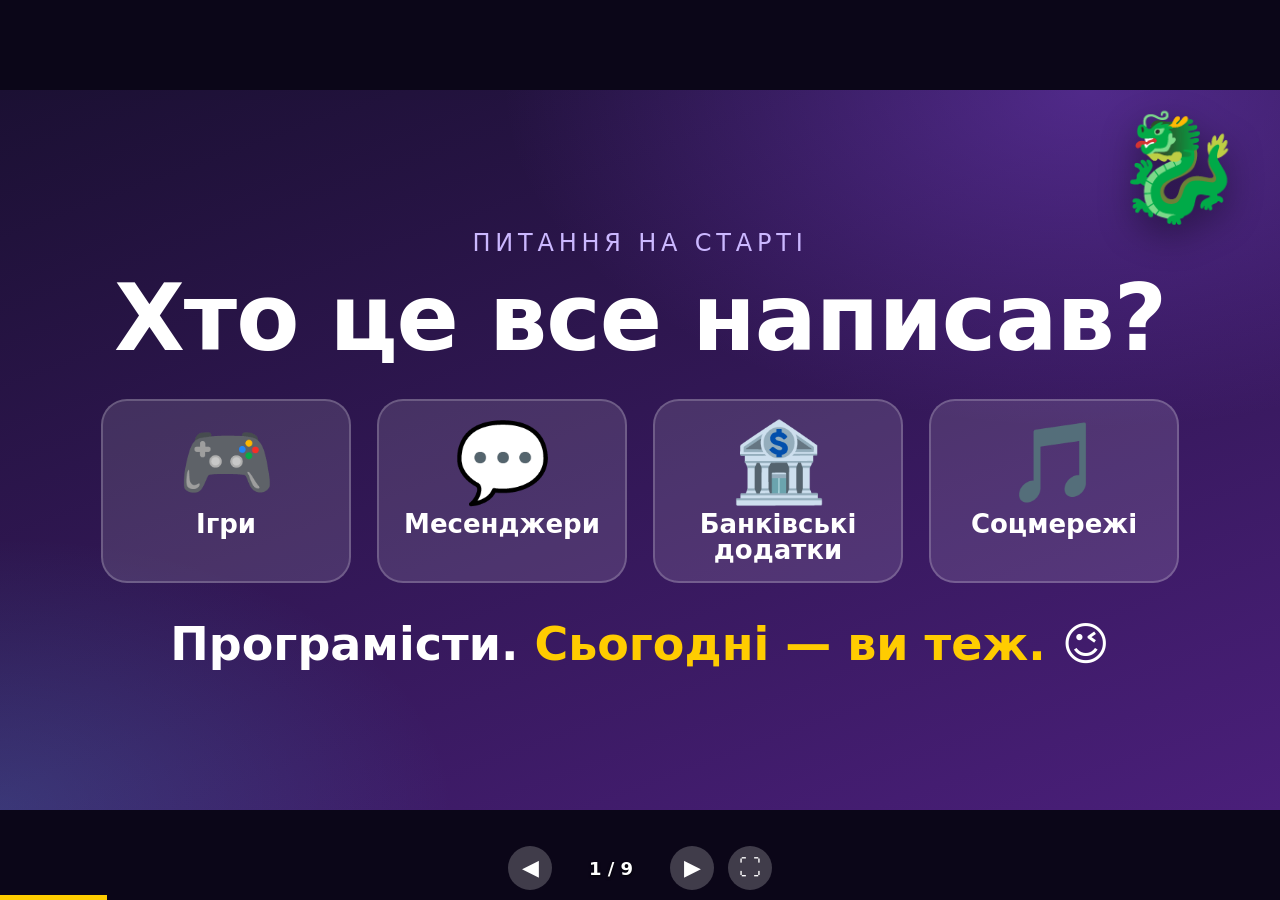
==== web/slides.html @ eafe1c84 "improvements" ====
<!DOCTYPE html>
<html lang="uk">
<head>
<meta charset="UTF-8">
<meta name="viewport" content="width=device-width, initial-scale=1">
<title>Хто це все написав? — презентація</title>
<link rel="icon" href="data:image/svg+xml,%3Csvg xmlns='http://www.w3.org/2000/svg' viewBox='0 0 100 100'%3E%3Ctext y='.9em' font-size='90'%3E🐉%3C/text%3E%3C/svg%3E">
<!--
  ПРЕЗЕНТАЦІЯ: частина 1 — про професію, частина 2 — як працює програма (клієнт і сервер).

  Відкрити:  двічі клікни slides.bat   (або відкрий http://localhost:8765/slides.html, коли гра запущена)
  Клавіші:   →  /  PageDown  — далі        ←  /  PageUp — назад       Home / End — на початок / в кінець
             F — на весь екран             R — програти анімацію ще раз
             T — запустити/зупинити таймер (на слайді «Твоя черга»)   B — чорний екран
  Як редагувати: кожен слайд — це блок <section class="slide"> нижче. Міняй текст між тегами — і оновлюй сторінку (F5).
  Таймер на слайді «Твоя черга»: за замовчуванням 2:00; адреса slides.html?timer=90 — це 1:30.
  Для PDF: відкрий сторінку, Ctrl+P → «Зберегти як PDF» (розмір і поля вже налаштовані).
-->
<style>
  :root {
    --bg1: #1b1033; --bg2: #4a1f7a;
    --accent: #ffcc00; --cyan: #4dd6ff; --green: #7dff9b; --pink: #ff6fae; --red: #ff5c7a;
    --ink: #ffffff; --muted: #cbb8ff;
  }
  * { box-sizing: border-box; }
  html, body {
    margin: 0; height: 100%; overflow: hidden; background: #0b0618; color: var(--ink);
    font-family: "Segoe UI", system-ui, -apple-system, Roboto, sans-serif;
  }

  /* Сцена 1280×720: масштабується під вікно, тому все виглядає однаково на проєкторі й на пів-екрана */
  #stage {
    position: absolute; left: 50%; top: 50%; width: 1280px; height: 720px;
    transform: translate(-50%, -50%); transform-origin: center center; overflow: hidden;
    background:
      radial-gradient(900px 520px at 85% 0%, rgba(150, 80, 255, .35), transparent 65%),
      radial-gradient(700px 420px at 0% 100%, rgba(77, 214, 255, .16), transparent 65%),
      linear-gradient(160deg, var(--bg1), var(--bg2));
  }

  .slide {
    position: absolute; inset: 0; padding: 48px 70px;
    display: flex; flex-direction: column; justify-content: center; align-items: center; text-align: center;
    opacity: 0; visibility: hidden; transform: translateX(70px);
    transition: opacity .45s ease, transform .45s ease, visibility 0s .45s;
  }
  .slide.before { transform: translateX(-70px); }
  .slide.active { opacity: 1; visibility: visible; transform: none; transition: opacity .45s ease, transform .45s ease; }

  h1 { margin: 0 0 24px; font-size: 92px; line-height: 1.05; font-weight: 800; letter-spacing: -1px; }
  h2 { margin: 0 0 22px; font-size: 62px; line-height: 1.1; font-weight: 800; color: var(--accent); }
  .kicker { margin-bottom: 14px; font-size: 24px; letter-spacing: .2em; text-transform: uppercase; color: var(--muted); }
  .sub    { max-width: 1000px; font-size: 32px; line-height: 1.3; color: #eadfff; }
  .badge  { position: absolute; top: 26px; left: 30px; padding: 6px 16px; border-radius: 999px; background: var(--accent); color: #2a1245; font-weight: 800; font-size: 20px; letter-spacing: .08em; }
  code, .mono { font-family: Consolas, "Courier New", monospace; }

  /* поява елементів по черзі, коли слайд стає активним */
  .pop { opacity: 0; }
  .slide.active .pop { animation: pop .55s cubic-bezier(.2, 1.5, .4, 1) both; animation-delay: var(--d, 0s); }
  @keyframes pop { 0% { opacity: 0; transform: translateY(26px) scale(.85); } 100% { opacity: 1; transform: none; } }
  @keyframes floaty { 50% { transform: translateY(-14px); } }
  @keyframes wiggle { 20% { transform: rotate(-6deg); } 40% { transform: rotate(6deg); } 60% { transform: rotate(-3deg); } 80% { transform: rotate(3deg); } }

  /* ---------- 1. Гачок ---------- */
  .dragon-float { position: absolute; right: 36px; top: 16px; font-size: 104px; animation: floaty 3s ease-in-out infinite; filter: drop-shadow(0 12px 18px rgba(0,0,0,.45)); }
  .bubbles { display: flex; gap: 26px; margin: 8px 0 34px; }
  .bubble  { width: 250px; padding: 22px 12px 18px; border-radius: 26px; background: rgba(255,255,255,.12); border: 2px solid rgba(255,255,255,.2); font-size: 78px; line-height: 1; }
  .bubble span { display: block; margin-top: 10px; font-size: 26px; font-weight: 700; }
  .answer { margin: 0; font-size: 46px; font-weight: 700; }
  .answer b { color: var(--accent); }

  /* ---------- 2. ОІПЗ ---------- */
  .big-abbr { margin: 0 0 4px; font-size: 150px; line-height: 1; font-weight: 900; color: var(--accent); letter-spacing: 6px; text-shadow: 0 6px 0 rgba(0,0,0,.3); }
  .path { display: flex; align-items: center; gap: 16px; margin: 34px 0 30px; }
  .step { width: 330px; padding: 20px 16px; border-radius: 22px; background: rgba(255,255,255,.12); border: 2px solid rgba(255,255,255,.2); font-size: 28px; font-weight: 600; line-height: 1.25; }
  .step i { display: block; margin-bottom: 8px; font-style: normal; font-size: 62px; line-height: 1; }
  .arrow { font-size: 54px; color: var(--accent); }
  .pill { display: inline-block; padding: 12px 30px; border-radius: 999px; background: var(--accent); color: #2a1245; font-size: 32px; font-weight: 800; }

  /* ---------- 3. Що в нас ще є ---------- */
  .cards { display: grid; grid-template-columns: 1fr 1fr; gap: 22px; width: 1090px; }
  .card  { display: flex; align-items: center; gap: 22px; padding: 22px 26px; border-radius: 24px; background: rgba(255,255,255,.12); border: 2px solid rgba(255,255,255,.2); text-align: left; }
  .card i { flex: none; font-style: normal; font-size: 72px; line-height: 1; }
  .card b { display: block; font-size: 33px; line-height: 1.15; }
  .card span { display: block; margin-top: 6px; font-size: 24px; color: #eadfff; line-height: 1.25; }
  .card.hot { border-color: var(--accent); background: rgba(255,204,0,.14); }

  /* ---------- 4. Куди це веде ---------- */
  .chips { display: flex; flex-wrap: wrap; justify-content: center; gap: 18px; width: 1060px; margin-bottom: 30px; }
  .chip  { padding: 16px 30px; border-radius: 999px; background: rgba(255,255,255,.14); border: 2px solid rgba(255,255,255,.22); font-size: 36px; font-weight: 700; }
  .more  { margin: 0 0 14px; font-size: 52px; font-weight: 800; }
  .hint  { margin-top: 26px; font-size: 38px; font-weight: 700; color: var(--accent); }

  /* ---------- 5. Дві половинки ---------- */
  .halves { display: flex; align-items: center; gap: 28px; margin: 6px 0 24px; }
  .half   { width: 440px; padding: 24px 22px; border-radius: 28px; border: 3px solid; }
  .half.client { background: rgba(77,214,255,.12); border-color: var(--cyan); }
  .half.server { background: rgba(125,255,155,.12); border-color: var(--green); }
  .half i { display: block; font-style: normal; font-size: 92px; line-height: 1; margin-bottom: 8px; }
  .half h3 { margin: 0 0 6px; font-size: 44px; }
  .half.client h3 { color: var(--cyan); } .half.server h3 { color: var(--green); }
  .half p { margin: 0; font-size: 28px; line-height: 1.3; color: #eadfff; }
  .link { font-size: 70px; color: var(--accent); animation: floaty 2s ease-in-out infinite; }
  .pizza { margin: 0; font-size: 31px; color: #eadfff; }
  .pizza b { color: var(--accent); }

  /* ---------- 6. Запит → відповідь ---------- */
  .flow { position: relative; width: 1140px; height: 450px; margin-top: 4px; }
  .box  { position: absolute; top: 20px; width: 330px; height: 330px; padding: 16px; border-radius: 28px; border: 3px solid; }
  .box.l { left: 0; background: rgba(77,214,255,.12); border-color: var(--cyan); }
  .box.r { right: 0; background: rgba(125,255,155,.12); border-color: var(--green); }
  .box h3 { margin: 0 0 4px; font-size: 38px; line-height: 1.1; }
  .box h3 small { display: block; margin-top: 2px; font-size: 22px; font-weight: 600; color: #eadfff; }
  .box.l h3 { color: var(--cyan); } .box.r h3 { color: var(--green); }
  .box .face { margin-top: 6px; font-size: 92px; line-height: 1; }
  .box.l .face { text-align: left; padding-left: 14px; }
  .btnfake { display: inline-block; margin-top: 8px; padding: 10px 24px; border-radius: 14px; background: var(--accent); color: #2a1245; font-size: 28px; font-weight: 800; }
  .gear { margin-top: 12px; font-size: 110px; line-height: 1; display: inline-block; }
  .says { position: absolute; left: 0; right: 0; bottom: 14px; font-size: 22px; color: #eadfff; }
  .env  { position: absolute; top: 150px; font-size: 76px; opacity: 0; }
  .lbl  { position: absolute; width: 380px; font-size: 27px; font-weight: 700; line-height: 1.2; opacity: 0; }
  .lbl.req { left: 380px; top: 64px; color: var(--cyan); }
  .lbl.res { left: 380px; top: 258px; color: var(--green); }
  .lbl small { display: block; margin-top: 4px; font: 600 20px Consolas, "Courier New", monospace; color: #fff; opacity: .85; }
  .dmg  { position: absolute; left: 150px; top: 100px; font-size: 46px; white-space: nowrap; font-weight: 900; color: #fff; text-shadow: 0 3px 0 rgba(0,0,0,.5); opacity: 0; }
  .flow .caption { position: absolute; left: 0; right: 0; bottom: 0; font-size: 30px; font-weight: 700; opacity: 0; }
  .flow .caption b { color: var(--accent); }
  .replay { position: absolute; right: 0; bottom: 0; }

  .flow.play .btnfake   { animation: press .35s .15s both; }
  .flow.play .env.req   { animation: fly-r .9s .5s both; }
  .flow.play .lbl.req   { animation: fadein .4s .5s both; }
  .flow.play .gear      { animation: spin 1.2s 1.5s both linear; }
  .flow.play .says      { animation: fadein .4s 1.5s both; }
  .flow.play .env.res   { animation: fly-l .9s 2.8s both; }
  .flow.play .lbl.res   { animation: fadein .4s 2.8s both; }
  .flow.play .dmg       { animation: rise 1.2s 3.8s both; }
  .flow.play .caption   { animation: fadein .5s 4.2s both; }
  .says { opacity: 0; }
  @keyframes press  { 50% { transform: scale(.88); filter: brightness(1.4); } }
  @keyframes fly-r  { 0% { left: 340px; opacity: 0; } 8% { opacity: 1; } 100% { left: 725px; opacity: 1; } }
  @keyframes fly-l  { 0% { left: 725px; opacity: 0; } 8% { opacity: 1; } 100% { left: 340px; opacity: 1; } }
  @keyframes spin   { to { transform: rotate(720deg); } }
  @keyframes fadein { from { opacity: 0; } to { opacity: 1; } }
  @keyframes rise   { 0% { opacity: 0; transform: translateY(30px) scale(.6); } 25% { opacity: 1; transform: none; } 100% { opacity: 1; transform: translateY(-26px); } }
  .env.res { transform: scaleX(-1); }

  /* ---------- 7. Живий сервер ---------- */
  .live { display: flex; gap: 28px; align-items: stretch; width: 1140px; margin-top: 6px; }
  .mini { position: relative; width: 400px; padding: 18px 18px 20px; border-radius: 28px; background: rgba(77,214,255,.12); border: 3px solid var(--cyan); }
  .mini h3, .jsonbox h3 { margin: 0 0 6px; font-size: 28px; }
  .mini h3 { color: var(--cyan); } .jsonbox h3 { color: var(--green); }
  .mini-monster { font-size: 120px; line-height: 1.1; }
  .mini-name { font-size: 28px; font-weight: 700; margin-bottom: 8px; }
  .mini-hp { position: relative; height: 30px; border-radius: 999px; overflow: hidden; background: rgba(0,0,0,.45); border: 2px solid rgba(255,255,255,.25); }
  .mini-hp i { display: block; height: 100%; width: 100%; background: #4cd964; transition: width .35s ease; }
  .mini-hp b { position: absolute; inset: 0; display: flex; align-items: center; justify-content: center; font-size: 18px; text-shadow: 0 1px 2px #000; }
  .floatdmg { position: absolute; left: 150px; top: 60px; font-size: 48px; font-weight: 900; text-shadow: 0 3px 0 rgba(0,0,0,.5); opacity: 0; pointer-events: none; }
  .floatdmg.go { animation: rise 1.1s both; }
  .jsonbox { flex: 1; padding: 18px 20px; border-radius: 28px; background: rgba(125,255,155,.1); border: 3px solid var(--green); text-align: left; }
  .jsonout { height: 300px; margin: 0; padding: 12px 14px; overflow: hidden; border-radius: 14px; background: #0b0716; font: 600 22px/1.3 Consolas, "Courier New", monospace; white-space: pre; }
  .jsonout .ln { display: block; opacity: 0; animation: fadein .25s both; animation-delay: calc(var(--i) * 70ms); }
  .jsonout .k { color: var(--cyan); } .jsonout .s { color: var(--green); } .jsonout .n { color: var(--accent); } .jsonout .b { color: var(--pink); }
  .jsonout .note { color: #ffb3b3; font-family: "Segoe UI", sans-serif; white-space: normal; }
  .live-actions { display: flex; gap: 16px; justify-content: center; margin-top: 16px; }
  button.big { padding: 12px 26px; border: 0; border-radius: 16px; background: var(--accent); color: #2a1245; font: 800 28px "Segoe UI", system-ui, sans-serif; cursor: pointer; box-shadow: 0 5px 0 rgba(0,0,0,.35); }
  button.big.alt { background: rgba(255,255,255,.16); color: #fff; box-shadow: none; border: 2px solid rgba(255,255,255,.3); }
  button.big:active { transform: translateY(3px); }
  .live-note { margin: 12px 0 0; font-size: 26px; color: #eadfff; }

  /* ---------- 8. Практика ---------- */
  .practice { display: flex; gap: 34px; align-items: stretch; width: 1140px; }
  .steps3 { flex: 1; display: flex; flex-direction: column; gap: 14px; text-align: left; }
  .s3 { display: flex; align-items: center; gap: 20px; padding: 14px 22px; border-radius: 22px; background: rgba(255,255,255,.12); border: 2px solid rgba(255,255,255,.2); font-size: 31px; font-weight: 700; }
  .s3 i { flex: none; width: 68px; height: 68px; border-radius: 50%; background: var(--accent); color: #2a1245; font-style: normal; font-size: 36px; font-weight: 900; display: flex; align-items: center; justify-content: center; }
  .s3 small { display: block; font-size: 22px; font-weight: 500; color: #eadfff; }
  .timerbox { width: 400px; padding: 18px 16px; border-radius: 28px; background: rgba(0,0,0,.32); border: 3px solid var(--accent); display: flex; flex-direction: column; justify-content: center; align-items: center; }
  .timer { font: 900 120px/1 Consolas, "Courier New", monospace; color: var(--accent); }
  .timer.low { color: var(--red); animation: wiggle 1s infinite; }
  .timer-msg { min-height: 40px; margin: 8px 0 12px; font-size: 30px; font-weight: 800; }
  .missions { display: flex; flex-wrap: wrap; justify-content: center; gap: 14px; width: 1140px; margin-top: 24px; }
  .mission { padding: 10px 22px; border-radius: 999px; background: rgba(255,255,255,.14); border: 2px solid rgba(255,255,255,.22); font-size: 28px; font-weight: 700; }
  .mission.bonus { border-color: var(--accent); }

  /* ---------- 9. Питання ---------- */
  .qmark { font-size: 260px; line-height: 1; font-weight: 900; color: var(--accent); text-shadow: 0 10px 0 rgba(0,0,0,.3); animation: floaty 3s ease-in-out infinite; }

  /* ---------- бонус: JSON, чит, масштаб ---------- */
  .duo { display: flex; align-items: center; gap: 30px; margin-top: 8px; }
  .form { width: 420px; padding: 24px 28px; border-radius: 24px; background: rgba(255,255,255,.95); color: #2a1245; text-align: left; font-size: 32px; line-height: 1.7; box-shadow: 0 10px 30px rgba(0,0,0,.35); }
  .form b { color: #7a3fd1; }
  .codebox { width: 520px; padding: 20px 26px; border-radius: 24px; background: #0b0716; text-align: left; font: 600 34px/1.5 Consolas, "Courier New", monospace; border: 2px solid rgba(255,255,255,.2); }
  .codebox .k { color: var(--cyan); } .codebox .s { color: var(--green); } .codebox .n { color: var(--accent); }
  .eq { font-size: 64px; color: var(--accent); }
  .cheat { width: 520px; padding: 22px 26px; border-radius: 24px; background: #0b0716; text-align: left; font: 600 28px/1.5 Consolas, "Courier New", monospace; border: 2px solid var(--red); }
  .cheat .c { color: #7f7aa8; } .cheat .bad { color: var(--red); }
  .verdict { width: 520px; padding: 22px 26px; border-radius: 24px; background: rgba(125,255,155,.12); border: 3px solid var(--green); font-size: 32px; font-weight: 700; line-height: 1.3; text-align: left; }
  .crowd { display: grid; grid-template-columns: repeat(8, 1fr); gap: 4px 6px; width: 680px; font-size: 54px; }
  .crowd span { animation: floaty 2.4s ease-in-out infinite; animation-delay: calc(var(--i) * 120ms); }
  .server-big { font-size: 130px; line-height: 1; white-space: nowrap; }

  /* ---------- навігація ---------- */
  .bar { position: fixed; left: 0; bottom: 0; height: 5px; width: 0; background: var(--accent); transition: width .35s ease; z-index: 60; }
  .hud { position: fixed; left: 0; right: 0; bottom: 10px; z-index: 50; display: flex; justify-content: center; align-items: center; gap: 14px; opacity: 0; transition: opacity .3s; pointer-events: none; }
  body.hud-on .hud { opacity: 1; pointer-events: auto; }
  .hud button { width: 44px; height: 44px; border: 0; border-radius: 50%; background: rgba(255,255,255,.22); color: #fff; font-size: 22px; cursor: pointer; }
  .hud .count { min-width: 90px; text-align: center; font-size: 18px; font-weight: 700; color: #fff; text-shadow: 0 1px 3px #000; }
  body.hud-off { cursor: none; }
  #blackout { position: fixed; inset: 0; z-index: 100; background: #000; display: none; }
  body.black #blackout { display: block; }

  /* ---------- друк / PDF: кожен слайд — окрема сторінка 1280×720 ---------- */
  @page { size: 1280px 720px; margin: 0; }
  @media print {
    html, body { height: auto; overflow: visible; background: #000; }
    #stage { position: static; width: 1280px; height: auto; transform: none !important; overflow: visible; background: none; }
    .slide { position: relative; width: 1280px; height: 720px; inset: auto; opacity: 1 !important; visibility: visible !important; transform: none !important;
             page-break-after: always; break-after: page; overflow: hidden;
             background: radial-gradient(900px 520px at 85% 0%, rgba(150,80,255,.35), transparent 65%), linear-gradient(160deg, var(--bg1), var(--bg2)); }
    .pop, .flow *, .jsonout .ln { animation: none !important; opacity: 1 !important; transform: none; }
    .flow .env.req { left: 340px; } .flow .env.res { left: 725px; }
    .flow .lbl, .flow .env { opacity: 1 !important; }
    .flow .says, .flow .caption, .flow .dmg { opacity: 1 !important; }
    .hud, .bar, #blackout, .replay, .live-actions, .timerbox button { display: none !important; }
    .dragon-float, .qmark, .link, .crowd span { animation: none !important; }
  }
</style>
</head>
<body>

<div id="stage">

  <!-- ============ ЧАСТИНА 1 · ПРО ПРОФЕСІЮ (≈ 1:30) ============ -->

  <!-- ===== СЛАЙД 1 · Гачок (20 с) ===== -->
  <section class="slide" data-title="Хто це все написав?">
    <div class="dragon-float" title="Привіт! Зараз ми з тобою побачимось 🙂">🐉</div>
    <div class="kicker pop" style="--d:.1s">Питання на старті</div>
    <h1 class="pop" style="--d:.25s">Хто це все написав?</h1>
    <div class="bubbles">
      <div class="bubble pop" style="--d:.9s">🎮<span>Ігри</span></div>
      <div class="bubble pop" style="--d:1.2s">💬<span>Месенджери</span></div>
      <div class="bubble pop" style="--d:1.5s">🏦<span>Банківські додатки</span></div>
      <div class="bubble pop" style="--d:1.8s">🎵<span>Соцмережі</span></div>
    </div>
    <p class="answer pop" style="--d:2.6s">Програмісти. <b>Сьогодні — ви теж.</b> 😉</p>
  </section>

  <!-- ===== СЛАЙД 2 · Спеціальність ОІПЗ (25 с) ===== -->
  <section class="slide" data-title="ОІПЗ">
    <div class="kicker pop" style="--d:.1s">Наша спеціальність</div>
    <div class="big-abbr pop" style="--d:.25s">ОІПЗ</div>
    <div class="sub pop" style="--d:.5s">оператор обробки інформації та програмного забезпечення</div>
    <div class="path">
      <div class="step pop" style="--d:1s"><i>🖥</i>Як влаштований комп'ютер</div>
      <div class="arrow pop" style="--d:1.3s">➜</div>
      <div class="step pop" style="--d:1.5s"><i>📊</i>Робота з різними програмами</div>
      <div class="arrow pop" style="--d:1.8s">➜</div>
      <div class="step pop" style="--d:2s"><i>👨‍💻</i>Програмування</div>
    </div>
    <div class="pill pop" style="--d:2.5s">3 роки · мінімум теорії — максимум практики 🔧</div>
  </section>

  <!-- ===== СЛАЙД 3 · Що в нас ще є (25 с) ===== -->
  <section class="slide" data-title="Що в нас ще є">
    <h2 class="pop" style="--d:.1s">Що в нас ще є</h2>
    <div class="cards">
      <div class="card pop" style="--d:.5s"><i>🧩</i><div><b>Гурток програмування</b><span>навіть якщо ви ще не написали жодного рядка</span></div></div>
      <div class="card pop" style="--d:.9s"><i>🏆</i><div><b>Олімпіади та змагання</b><span>перевірити себе й повезти кубок додому</span></div></div>
      <div class="card hot pop" style="--d:1.3s"><i>🚩</i><div><b>CTF — змагання з кібербезпеки</b><span>знайти «прапорець» у системі. Усе легально!</span></div></div>
      <div class="card pop" style="--d:1.7s"><i>⚡</i><div><b>Спортивне програмування</b><span>вже готуємось до перших стартів</span></div></div>
    </div>
  </section>

  <!-- ===== СЛАЙД 4 · Куди це веде (20 с) ===== -->
  <section class="slide" data-title="Куди це веде">
    <h2 class="pop" style="--d:.1s">Куди це веде?</h2>
    <div class="chips">
      <div class="chip pop" style="--d:.5s">🛠 Підтримка користувачів</div>
      <div class="chip pop" style="--d:.8s">🔎 Тестування</div>
      <div class="chip pop" style="--d:1.1s">🌐 Адміністрування</div>
      <div class="chip pop" style="--d:1.4s">👨‍💻 Розробка</div>
    </div>
    <div class="more pop" style="--d:1.9s">…і навчання далі 🎓</div>
    <div class="sub pop" style="--d:2.2s">Почати можна з малого — і швидко рости.</div>
    <div class="hint pop" style="--d:2.8s">А тепер подивимось, як це працює зсередини 👇</div>
  </section>

  <!-- ============ ЧАСТИНА 2 · ЯК ПРАЦЮЄ ПРОГРАМА (≈ 40 с + демо) ============ -->

  <!-- ===== СЛАЙД 5 · Дві половинки (10 с) ===== -->
  <section class="slide" data-title="Дві половинки">
    <h2 class="pop" style="--d:.1s">Застосунок — це дві половинки</h2>
    <div class="halves">
      <div class="half client pop" style="--d:.6s">
        <i>📱</i><h3>КЛІЄНТ</h3>
        <p>«Обличчя»: те, що ти бачиш і на що тиснеш.<br>Браузер, додаток у телефоні.</p>
      </div>
      <div class="link pop" style="--d:1.1s">⇄</div>
      <div class="half server pop" style="--d:1.4s">
        <i>🧠</i><h3>СЕРВЕР</h3>
        <p>«Мозок»: думає, рахує й пам'ятає.<br>Комп'ютер, що працює десь поруч або далеко.</p>
      </div>
    </div>
    <p class="pizza pop" style="--d:2.1s">Як із піцою 🍕: <b>ти</b> замовляєш → <b>кухня</b> готує → ти отримуєш відповідь.</p>
  </section>

  <!-- ===== СЛАЙД 6 · Запит → відповідь (15 с, анімація сама) ===== -->
  <section class="slide" data-title="Запит і відповідь" data-enter="flow">
    <h2>Розмова: запит → відповідь</h2>
    <div class="flow" id="flow">
      <div class="box l">
        <h3>🖥 Клієнт<small>(браузер)</small></h3>
        <div class="face">🐉</div>
        <div class="btnfake">⚔️ ВДАРИТИ</div>
        <div class="dmg" id="flowDmg">-37 💥</div>
      </div>
      <div class="env req">✉️</div>
      <div class="lbl req">Запит: «Вдарили! Скільки шкоди?»<small>POST /api/hit</small></div>
      <div class="box r">
        <h3>☁️ Сервер<small>(Java)</small></h3>
        <div class="gear">⚙️</div>
        <div class="says">Java рахує: випадкове число, крит?..</div>
      </div>
      <div class="env res">✉️</div>
      <div class="lbl res">Відповідь: «37 шкоди!»<small>{"damage":37}</small></div>
      <div class="caption">Браузер лише <b>питає й малює</b>. Рахує — <b>сервер</b>.</div>
      <button class="big alt replay" id="flowReplay" title="Програти ще раз (R)">↻</button>
    </div>
  </section>

  <!-- ===== СЛАЙД 7 · Спитай справжній сервер (15 с) ===== -->
  <section class="slide" data-title="Справжній сервер" data-enter="live">
    <h2>Спитаємо справжній сервер!</h2>
    <div class="live">
      <div class="mini">
        <h3>👀 Що бачиш ти</h3>
        <div class="mini-monster" id="miniMonster">🐉</div>
        <div class="mini-name" id="miniName">Дракон</div>
        <div class="mini-hp"><i id="miniHp"></i><b id="miniHpText">100 / 100</b></div>
        <div class="floatdmg" id="miniDmg"></div>
      </div>
      <div class="jsonbox">
        <h3>📡 Що відповів сервер</h3>
        <pre class="jsonout" id="jsonOut"></pre>
      </div>
    </div>
    <div class="live-actions">
      <button class="big" id="btnHit">⚔️ Вдарити</button>
      <button class="big alt" id="btnAsk">📡 Просто спитати</button>
    </div>
    <p class="live-note">Це JSON — «мова» серверів: <b>назва → значення</b>. Браузер перетворює її на картинку.</p>
  </section>

  <!-- ===== СЛАЙД 8 · Практика (1:50, таймер) ===== -->
  <section class="slide" data-title="Твоя черга" data-enter="timer">
    <h2>Твоя черга — змінюй гру!</h2>
    <div class="practice">
      <div class="steps3">
        <div class="s3"><i>1</i><div>Зміни щось у коді<small>ім'я, силу удару, монстра</small></div></div>
        <div class="s3"><i>2</i><div>Збережи — <code>Ctrl+S</code><small>IntelliJ зазвичай сам зберігає</small></div></div>
        <div class="s3"><i>3</i><div>Натисни зелений ▶<small>сторінка праворуч оновиться сама</small></div></div>
      </div>
      <div class="timerbox">
        <div class="timer" id="timer">2:00</div>
        <div class="timer-msg" id="timerMsg"></div>
        <button class="big" id="timerBtn">▶ Старт (T)</button>
      </div>
    </div>
    <div class="missions">
      <div class="mission">🏷 своє ім'я</div>
      <div class="mission">💪 сила удару</div>
      <div class="mission">🧟 свій монстр</div>
      <div class="mission bonus">🎨 кольори</div>
      <div class="mission bonus">🚩 знайди прапорець</div>
    </div>
  </section>

  <!-- ===== СЛАЙД 9 · Питання (1:00) ===== -->
  <section class="slide" data-title="Питання">
    <div class="qmark">?</div>
    <h1 class="pop" style="--d:.2s">Питання?</h1>
    <div class="sub pop" style="--d:.6s">Запитайте про гурток програмування — розкажу, як долучитись.</div>
    <div class="sub pop" style="--d:1s; margin-top:18px">Дякую, що були програмістами цілих 6 хвилин! 🙌</div>
  </section>

  <!-- ============ БОНУС (для гуртка або довших груп) ============ -->

  <!-- ===== БОНУС 1 · JSON ===== -->
  <section class="slide" data-title="Бонус: JSON">
    <div class="badge">БОНУС</div>
    <h2 class="pop" style="--d:.1s">JSON — це просто анкета</h2>
    <div class="duo">
      <div class="form pop" style="--d:.6s"><b>Ім'я:</b> Дракон<br><b>Здоров'я:</b> 100<br><b>Смайлик:</b> 🐉</div>
      <div class="eq pop" style="--d:1.1s">=</div>
      <div class="codebox pop" style="--d:1.4s">{<br>&nbsp;&nbsp;<span class="k">"name"</span>: <span class="s">"Дракон"</span>,<br>&nbsp;&nbsp;<span class="k">"hp"</span>: <span class="n">100</span>,<br>&nbsp;&nbsp;<span class="k">"emoji"</span>: <span class="s">"🐉"</span><br>}</div>
    </div>
    <p class="sub pop" style="--d:2s; margin-top:22px">Комп'ютери теж люблять порядок: <b>назва → значення</b>.</p>
  </section>

  <!-- ===== БОНУС 2 · Чому рахує сервер ===== -->
  <section class="slide" data-title="Бонус: чому сервер">
    <div class="badge">БОНУС</div>
    <h2 class="pop" style="--d:.1s">Чому рахує сервер, а не браузер?</h2>
    <div class="duo">
      <div class="cheat pop" style="--d:.6s"><span class="c">// а якби браузер рахував шкоду…</span><br>damage = <span class="bad">999999999</span>;<br><span class="c">// F12 — і будь-хто це змінить 😈</span></div>
      <div class="verdict pop" style="--d:1.3s">Тому важливі правила живуть <b style="color:var(--green)">на сервері</b>. Браузеру можна лише питати.</div>
    </div>
    <p class="sub pop" style="--d:2s; margin-top:22px">Саме такі «слабкі місця» шукають на змаганнях із кібербезпеки 🚩</p>
  </section>

  <!-- ===== БОНУС 3 · Багато гравців ===== -->
  <section class="slide" data-title="Бонус: багато клієнтів">
    <div class="badge">БОНУС</div>
    <h2 class="pop" style="--d:.1s">А якщо гравців тисяча?</h2>
    <div class="duo">
      <div class="crowd pop" style="--d:.5s">
        <span style="--i:0">📱</span><span style="--i:1">💻</span><span style="--i:2">📱</span><span style="--i:3">🖥</span><span style="--i:4">📱</span><span style="--i:5">💻</span><span style="--i:6">📱</span><span style="--i:7">🖥</span>
        <span style="--i:8">💻</span><span style="--i:9">📱</span><span style="--i:10">🖥</span><span style="--i:11">📱</span><span style="--i:12">💻</span><span style="--i:13">📱</span><span style="--i:14">🖥</span><span style="--i:15">📱</span>
      </div>
      <div class="eq pop" style="--d:1.2s">➜</div>
      <div class="server-big pop" style="--d:1.5s">☁️🧠</div>
    </div>
    <p class="sub pop" style="--d:2.2s; margin-top:20px">Один сервер відповідає тисячам клієнтів одночасно.<br><b style="color:var(--accent)">Щоб він не впав — і працюють бекенд-розробники.</b></p>
  </section>

</div>

<div class="bar" id="bar"></div>
<div class="hud" id="hud">
  <button id="prev" title="Назад (←)">◀</button>
  <div class="count" id="count">1 / 12</div>
  <button id="next" title="Далі (→)">▶</button>
  <button id="full" title="На весь екран (F)">⛶</button>
</div>
<div id="blackout"></div>

<script>
(function () {
  'use strict';
  const $ = (id) => document.getElementById(id);
  const stage = $('stage');
  const slides = [...document.querySelectorAll('.slide')];
  const coreCount = slides.filter((s) => !s.querySelector('.badge')).length;   // слайди з позначкою БОНУС — не рахуємо
  let cur = 0;

  /* ---------- масштаб сцени під вікно ---------- */
  function fit() {
    const k = Math.min(innerWidth / 1280, innerHeight / 720);
    stage.style.transform = 'translate(-50%, -50%) scale(' + k + ')';
  }
  addEventListener('resize', fit); fit();

  /* ---------- перехід між слайдами ---------- */
  function show(n) {
    n = Math.max(0, Math.min(slides.length - 1, n));
    slides.forEach((s, i) => { s.classList.toggle('active', i === n); s.classList.toggle('before', i < n); });
    cur = n;
    try { history.replaceState(null, '', '#' + (n + 1)); } catch (e) { /* file:// — не страшно */ }
    $('bar').style.width = ((n + 1) / slides.length * 100) + '%';
    $('count').textContent = n < coreCount ? (n + 1) + ' / ' + coreCount : 'Бонус ' + (n - coreCount + 1) + ' / ' + (slides.length - coreCount);
    const enter = slides[n].dataset.enter;
    if (enter === 'flow') playFlow();
    if (enter === 'live') resetLive();
    if (enter === 'timer') resetTimer();
  }
  const next = () => show(cur + 1);
  const prev = () => show(cur - 1);

  /* ---------- клавіші, миша, HUD ---------- */
  addEventListener('keydown', (e) => {
    if (e.ctrlKey || e.altKey || e.metaKey) return;
    const k = e.key;
    if (k === 'ArrowRight' || k === 'PageDown' || k === ' ' || k === 'Enter') { e.preventDefault(); next(); }
    else if (k === 'ArrowLeft' || k === 'PageUp' || k === 'Backspace') { e.preventDefault(); prev(); }
    else if (k === 'Home') show(0);
    else if (k === 'End') show(slides.length - 1);
    else if (k === 'f' || k === 'F' || k === 'а' || k === 'А') toggleFull();
    else if (k === 'r' || k === 'R' || k === 'к' || k === 'К') { const en = slides[cur].dataset.enter; if (en === 'flow') playFlow(); if (en === 'live') resetLive(); }
    else if (k === 't' || k === 'T' || k === 'е' || k === 'Е') toggleTimer();
    else if (k === 'b' || k === 'B' || k === 'и' || k === 'И') document.body.classList.toggle('black');
  });
  stage.addEventListener('click', (e) => {
    if (e.target.closest('button, a')) return;
    const x = e.clientX / innerWidth;
    if (x > 0.7) next(); else if (x < 0.2) prev();
  });
  $('next').onclick = (e) => { next(); e.currentTarget.blur(); };
  $('prev').onclick = (e) => { prev(); e.currentTarget.blur(); };
  $('full').onclick = (e) => { toggleFull(); e.currentTarget.blur(); };
  function toggleFull() {
    if (document.fullscreenElement) document.exitFullscreen(); else document.documentElement.requestFullscreen().catch(() => {});
  }
  let hudTimer;
  function wake() {
    document.body.classList.add('hud-on'); document.body.classList.remove('hud-off');
    clearTimeout(hudTimer);
    hudTimer = setTimeout(() => { document.body.classList.remove('hud-on'); document.body.classList.add('hud-off'); }, 2200);
  }
  addEventListener('mousemove', wake); wake();

  /* ---------- слайд 6: анімація «запит → відповідь» ---------- */
  function playFlow() {
    const f = $('flow');
    f.classList.remove('play'); void f.offsetWidth;
    setTimeout(() => f.classList.add('play'), 250);
  }
  $('flowReplay').onclick = (e) => { playFlow(); e.currentTarget.blur(); };

  /* ---------- слайд 7: розмова зі справжнім сервером ---------- */
  const SAMPLE = { hero: 'Герой', kills: 0, hp: 100, monster: { emoji: '🐉', name: 'Дракон', maxHp: 100 } };

  function esc(s) { return s.replace(/&/g, '&amp;').replace(/</g, '&lt;'); }
  function colorize(line) {
    return esc(line)
      .replace(/("[^"]*")(\s*:)/g, '<span class="k">$1</span>$2')
      .replace(/: ("[^"]*")/g, ': <span class="s">$1</span>')
      .replace(/: (-?\d+)/g, ': <span class="n">$1</span>')
      .replace(/: (true|false)/g, ': <span class="b">$1</span>');
  }
  function showJson(obj, note) {
    const lines = JSON.stringify(obj, null, 2).split('\n').map((l, i) => '<span class="ln" style="--i:' + i + '">' + colorize(l) + '</span>');
    if (note) lines.push('<span class="ln note" style="--i:' + lines.length + '">' + note + '</span>');
    $('jsonOut').innerHTML = lines.join('');
  }
  function drawMini(state) {
    $('miniMonster').textContent = state.monster.emoji;
    $('miniName').textContent = state.monster.name;
    $('miniHp').style.width = Math.max(0, Math.min(100, state.hp / state.monster.maxHp * 100)) + '%';
    $('miniHpText').textContent = state.hp + ' / ' + state.monster.maxHp;
  }
  function floatDamage(damage, crit) {
    const el = $('miniDmg');
    el.textContent = '-' + damage + (crit ? ' КРИТ!' : '');
    el.style.color = crit ? 'var(--accent)' : '#fff';
    el.classList.remove('go'); void el.offsetWidth; el.classList.add('go');
  }
  async function callServer(method, url) {
    if (location.protocol === 'file:') throw new Error('Сторінку відкрито як файл — сервера немає');
    const r = await fetch(url, { method, cache: 'no-store' });
    return JSON.parse(await r.text());
  }
  function offline(err) {
    showJson(SAMPLE, 'Сервер зараз не запущено (' + esc(String(err.message || err)) + ') — ось приклад відповіді. Запусти гру: start.bat');
    drawMini(SAMPLE);
  }
  async function resetLive() {
    try { const s = await callServer('GET', '/api/state'); showJson(s); drawMini(s); } catch (e) { offline(e); }
  }
  $('btnAsk').onclick = async (e) => {
    e.currentTarget.blur();
    try { const s = await callServer('GET', '/api/state'); showJson(s); drawMini(s); } catch (err) { offline(err); }
  };
  $('btnHit').onclick = async (e) => {
    e.currentTarget.blur();
    try {
      const r = await callServer('POST', '/api/hit');
      showJson(r); drawMini(r.state); floatDamage(r.damage, r.crit);
    } catch (err) { offline(err); }
  };

  /* ---------- слайд 8: таймер на 2 хвилини ---------- */
  const TOTAL = parseInt(new URLSearchParams(location.search).get('timer'), 10) || 120;   // за замовчуванням 2:00; slides.html?timer=90 — 1:30
  let left = TOTAL, tick = null;
  function drawTimer() {
    const m = Math.floor(left / 60), s = String(left % 60).padStart(2, '0');
    $('timer').textContent = m + ':' + s;
    $('timer').classList.toggle('low', left <= 10 && left > 0);
  }
  function resetTimer() {
    clearInterval(tick); tick = null; left = TOTAL; drawTimer();
    $('timerMsg').textContent = ''; $('timerBtn').textContent = '▶ Старт (T)';
  }
  function toggleTimer() {
    if (slides[cur].dataset.enter !== 'timer') return;
    if (tick) { clearInterval(tick); tick = null; $('timerBtn').textContent = '▶ Далі (T)'; return; }
    if (left <= 0) resetTimer();
    $('timerBtn').textContent = '⏸ Пауза (T)'; $('timerMsg').textContent = 'Поїхали! 🚀';
    tick = setInterval(() => {
      left -= 1; drawTimer();
      if (left === 30) $('timerMsg').textContent = 'Ще 30 секунд ⏳';
      if (left === 10) $('timerMsg').textContent = 'Зберігайте! 💾';
      if (left <= 0) { clearInterval(tick); tick = null; $('timerMsg').textContent = 'СТОП! Підходьте до мене 🙌'; $('timerBtn').textContent = '↻ Знову'; }
    }, 1000);
  }
  $('timerBtn').onclick = (e) => { toggleTimer(); e.currentTarget.blur(); };

  /* ---------- старт: номер слайда береться з адреси (#3) ---------- */
  showJson(SAMPLE);   // щоб панель JSON не була порожньою (наприклад, у PDF), поки сервер ще не питали
  const fromHash = parseInt((location.hash || '').slice(1), 10);
  show(!isNaN(fromHash) ? fromHash - 1 : 0);
})();
</script>
</body>
</html>
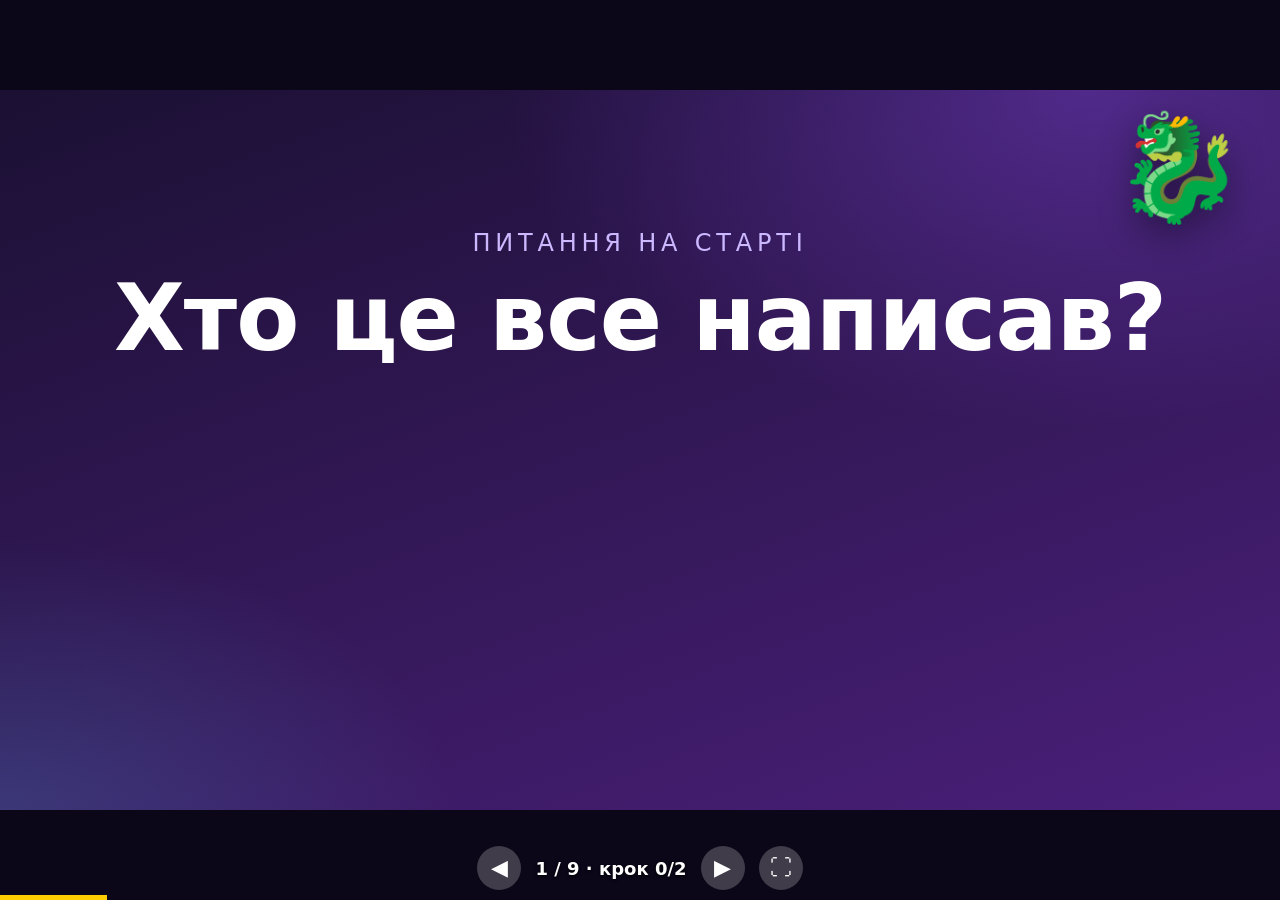
==== commit c82b5314: "fixes" ====
--- a/web/slides.html
+++ b/web/slides.html
@@ -9,7 +9,8 @@
   ПРЕЗЕНТАЦІЯ: частина 1 — про професію, частина 2 — як працює програма (клієнт і сервер).
 
   Відкрити:  двічі клікни slides.bat   (або відкрий http://localhost:8765/slides.html, коли гра запущена)
-  Клавіші:   →  /  PageDown  — далі        ←  /  PageUp — назад       Home / End — на початок / в кінець
+  Клавіші:   →  /  PageDown  — далі (або клік мишею справа) — спершу показує відповідь на питання, потім наступний слайд
+             ←  /  PageUp — назад       Home / End — на початок / в кінець
              F — на весь екран             R — програти анімацію ще раз
              T — запустити/зупинити таймер (на слайді «Твоя черга»)   B — чорний екран
   Як редагувати: кожен слайд — це блок <section class="slide"> нижче. Міняй текст між тегами — і оновлюй сторінку (F5).
@@ -57,6 +58,11 @@
   /* поява елементів по черзі, коли слайд стає активним */
   .pop { opacity: 0; }
   .slide.active .pop { animation: pop .55s cubic-bezier(.2, 1.5, .4, 1) both; animation-delay: var(--d, 0s); }
+
+  /* КРОКИ: елемент із data-step="1", "2"… з'являється лише по кліку або стрілці → (як і наступний слайд).
+     Так відповідь на питання не вискакує сама, а з'являється, коли ти вирішиш. */
+  .step-item { opacity: 0; }
+  .slide.active .step-item.on { animation: pop .55s cubic-bezier(.2, 1.5, .4, 1) both; animation-delay: var(--d, 0s); }
   @keyframes pop { 0% { opacity: 0; transform: translateY(26px) scale(.85); } 100% { opacity: 1; transform: none; } }
   @keyframes floaty { 50% { transform: translateY(-14px); } }
   @keyframes wiggle { 20% { transform: rotate(-6deg); } 40% { transform: rotate(6deg); } 60% { transform: rotate(-3deg); } 80% { transform: rotate(3deg); } }
@@ -217,7 +223,7 @@
     .slide { position: relative; width: 1280px; height: 720px; inset: auto; opacity: 1 !important; visibility: visible !important; transform: none !important;
              page-break-after: always; break-after: page; overflow: hidden;
              background: radial-gradient(900px 520px at 85% 0%, rgba(150,80,255,.35), transparent 65%), linear-gradient(160deg, var(--bg1), var(--bg2)); }
-    .pop, .flow *, .jsonout .ln { animation: none !important; opacity: 1 !important; transform: none; }
+    .pop, .step-item, .flow *, .jsonout .ln { animation: none !important; opacity: 1 !important; transform: none; }
     .flow .env.req { left: 340px; } .flow .env.res { left: 725px; }
     .flow .lbl, .flow .env { opacity: 1 !important; }
     .flow .says, .flow .caption, .flow .dmg { opacity: 1 !important; }
@@ -237,13 +243,14 @@
     <div class="dragon-float" title="Привіт! Зараз ми з тобою побачимось 🙂">🐉</div>
     <div class="kicker pop" style="--d:.1s">Питання на старті</div>
     <h1 class="pop" style="--d:.25s">Хто це все написав?</h1>
+    <!-- Крок 1 (клік або →): приклади «всього цього». Крок 2: відповідь на питання. -->
     <div class="bubbles">
-      <div class="bubble pop" style="--d:.9s">🎮<span>Ігри</span></div>
-      <div class="bubble pop" style="--d:1.2s">💬<span>Месенджери</span></div>
-      <div class="bubble pop" style="--d:1.5s">🏦<span>Банківські додатки</span></div>
-      <div class="bubble pop" style="--d:1.8s">🎵<span>Соцмережі</span></div>
-    </div>
-    <p class="answer pop" style="--d:2.6s">Програмісти. <b>Сьогодні — ви теж.</b> 😉</p>
+      <div class="bubble step-item" data-step="1" style="--d:0s">🎮<span>Ігри</span></div>
+      <div class="bubble step-item" data-step="1" style="--d:.2s">💬<span>Месенджери</span></div>
+      <div class="bubble step-item" data-step="1" style="--d:.4s">🏦<span>Банківські додатки</span></div>
+      <div class="bubble step-item" data-step="1" style="--d:.6s">🎵<span>Соцмережі</span></div>
+    </div>
+    <p class="answer step-item" data-step="2">Програмісти. <b>Сьогодні — ви теж.</b> 😉</p>
   </section>
 
   <!-- ===== СЛАЙД 2 · Спеціальність ОІПЗ (25 с) ===== -->
@@ -256,14 +263,14 @@
       <div class="arrow pop" style="--d:1.3s">➜</div>
       <div class="step pop" style="--d:1.5s"><i>📊</i>Робота з різними програмами</div>
       <div class="arrow pop" style="--d:1.8s">➜</div>
-      <div class="step pop" style="--d:2s"><i>👨‍💻</i>Програмування</div>
+      <div class="step pop" style="--d:2s"><i>🏫</i>Добра база для практики навичок</div>
     </div>
     <div class="pill pop" style="--d:2.5s">3 роки · мінімум теорії — максимум практики 🔧</div>
   </section>
 
-  <!-- ===== СЛАЙД 3 · Що в нас ще є (25 с) ===== -->
-  <section class="slide" data-title="Що в нас ще є">
-    <h2 class="pop" style="--d:.1s">Що в нас ще є</h2>
+  <!-- ===== СЛАЙД 3 · А ще — за бажанням (25 с) ===== -->
+  <section class="slide" data-title="А ще — за бажанням">
+    <h2 class="pop" style="--d:.1s">А ще — за бажанням</h2>
     <div class="cards">
       <div class="card pop" style="--d:.5s"><i>🧩</i><div><b>Гурток програмування</b><span>навіть якщо ви ще не написали жодного рядка</span></div></div>
       <div class="card pop" style="--d:.9s"><i>🏆</i><div><b>Олімпіади та змагання</b><span>перевірити себе й повезти кубок додому</span></div></div>
@@ -275,15 +282,16 @@
   <!-- ===== СЛАЙД 4 · Куди це веде (20 с) ===== -->
   <section class="slide" data-title="Куди це веде">
     <h2 class="pop" style="--d:.1s">Куди це веде?</h2>
+    <!-- Крок 1 (клік або →): відповідь на питання. Крок 2: підсумок і перехід до другої частини. -->
     <div class="chips">
-      <div class="chip pop" style="--d:.5s">🛠 Підтримка користувачів</div>
-      <div class="chip pop" style="--d:.8s">🔎 Тестування</div>
-      <div class="chip pop" style="--d:1.1s">🌐 Адміністрування</div>
-      <div class="chip pop" style="--d:1.4s">👨‍💻 Розробка</div>
-    </div>
-    <div class="more pop" style="--d:1.9s">…і навчання далі 🎓</div>
-    <div class="sub pop" style="--d:2.2s">Почати можна з малого — і швидко рости.</div>
-    <div class="hint pop" style="--d:2.8s">А тепер подивимось, як це працює зсередини 👇</div>
+      <div class="chip step-item" data-step="1" style="--d:0s">🛠 Підтримка користувачів</div>
+      <div class="chip step-item" data-step="1" style="--d:.25s">🔎 Тестування</div>
+      <div class="chip step-item" data-step="1" style="--d:.5s">🌐 Адміністрування</div>
+      <div class="chip step-item" data-step="1" style="--d:.75s">👨‍💻 Розробка</div>
+    </div>
+    <div class="more step-item" data-step="1" style="--d:1.1s">…і навчання далі 🎓</div>
+    <div class="sub step-item" data-step="2" style="--d:0s">Почати можна з малого — і швидко рости.</div>
+    <div class="hint step-item" data-step="2" style="--d:.5s">А тепер подивимось, як це працює зсередини 👇</div>
   </section>
 
   <!-- ============ ЧАСТИНА 2 · ЯК ПРАЦЮЄ ПРОГРАМА (≈ 40 с + демо) ============ -->
@@ -404,9 +412,10 @@
     <h2 class="pop" style="--d:.1s">Чому рахує сервер, а не браузер?</h2>
     <div class="duo">
       <div class="cheat pop" style="--d:.6s"><span class="c">// а якби браузер рахував шкоду…</span><br>damage = <span class="bad">999999999</span>;<br><span class="c">// F12 — і будь-хто це змінить 😈</span></div>
-      <div class="verdict pop" style="--d:1.3s">Тому важливі правила живуть <b style="color:var(--green)">на сервері</b>. Браузеру можна лише питати.</div>
-    </div>
-    <p class="sub pop" style="--d:2s; margin-top:22px">Саме такі «слабкі місця» шукають на змаганнях із кібербезпеки 🚩</p>
+      <!-- Крок 1 (клік або →): відповідь. Крок 2: підсумок про кібербезпеку. -->
+      <div class="verdict step-item" data-step="1">Тому важливі правила живуть <b style="color:var(--green)">на сервері</b>. Браузеру можна лише питати.</div>
+    </div>
+    <p class="sub step-item" data-step="2" style="margin-top:22px">Саме такі «слабкі місця» шукають на змаганнях із кібербезпеки 🚩</p>
   </section>
 
   <!-- ===== БОНУС 3 · Багато гравців ===== -->
@@ -421,7 +430,8 @@
       <div class="eq pop" style="--d:1.2s">➜</div>
       <div class="server-big pop" style="--d:1.5s">☁️🧠</div>
     </div>
-    <p class="sub pop" style="--d:2.2s; margin-top:20px">Один сервер відповідає тисячам клієнтів одночасно.<br><b style="color:var(--accent)">Щоб він не впав — і працюють бекенд-розробники.</b></p>
+    <!-- Крок 1 (клік або →): відповідь на питання. -->
+    <p class="sub step-item" data-step="1" style="margin-top:20px">Один сервер відповідає тисячам гравців одночасно.<br><b style="color:var(--accent)">Тих, хто пише такі «мозки», називають <span style="white-space:nowrap">бекенд-розробниками.</span></b></p>
   </section>
 
 </div>
@@ -451,21 +461,47 @@
   }
   addEventListener('resize', fit); fit();
 
+  /* ---------- кроки всередині слайда (відповіді на питання — по кліку) ---------- */
+  let shown = 0;                                             // скільки кроків уже показано на поточному слайді
+  const stepsIn = (slide) => Math.max(0, ...[...slide.querySelectorAll('[data-step]')].map((e) => +e.dataset.step));
+  function revealSteps(slide, n) {
+    slide.querySelectorAll('[data-step]').forEach((e) => e.classList.toggle('on', +e.dataset.step <= n));
+  }
+  function updateCount() {
+    const total = stepsIn(slides[cur]);
+    const base = cur < coreCount ? (cur + 1) + ' / ' + coreCount : 'Бонус ' + (cur - coreCount + 1) + ' / ' + (slides.length - coreCount);
+    $('count').textContent = total ? base + ' · крок ' + shown + '/' + total : base;
+  }
+
   /* ---------- перехід між слайдами ---------- */
-  function show(n) {
+  function show(n, revealed) {
     n = Math.max(0, Math.min(slides.length - 1, n));
     slides.forEach((s, i) => { s.classList.toggle('active', i === n); s.classList.toggle('before', i < n); });
     cur = n;
+    shown = revealed ? stepsIn(slides[n]) : 0;               // новий слайд — без відповідей; повернувшись назад, бачимо все
+    revealSteps(slides[n], shown);
     try { history.replaceState(null, '', '#' + (n + 1)); } catch (e) { /* file:// — не страшно */ }
     $('bar').style.width = ((n + 1) / slides.length * 100) + '%';
-    $('count').textContent = n < coreCount ? (n + 1) + ' / ' + coreCount : 'Бонус ' + (n - coreCount + 1) + ' / ' + (slides.length - coreCount);
+    updateCount();
     const enter = slides[n].dataset.enter;
     if (enter === 'flow') playFlow();
     if (enter === 'live') resetLive();
     if (enter === 'timer') resetTimer();
   }
-  const next = () => show(cur + 1);
-  const prev = () => show(cur - 1);
+  function next() {                                          // спершу показуємо наступний крок, і лише потім — наступний слайд
+    if (shown < stepsIn(slides[cur])) { shown++; revealSteps(slides[cur], shown); updateCount(); }
+    else show(cur + 1);
+  }
+  function prev() {                                          // назад: спершу ховаємо крок, і лише потім — попередній слайд
+    if (shown > 0) { shown--; revealSteps(slides[cur], shown); updateCount(); }
+    else if (cur > 0) show(cur - 1, true);
+  }
+  function replay() {                                        // клавіша R: програти ще раз (анімацію, живу відповідь або кроки)
+    const slide = slides[cur];
+    if (stepsIn(slide)) { shown = 0; revealSteps(slide, 0); updateCount(); }
+    if (slide.dataset.enter === 'flow') playFlow();
+    if (slide.dataset.enter === 'live') resetLive();
+  }
 
   /* ---------- клавіші, миша, HUD ---------- */
   addEventListener('keydown', (e) => {
@@ -476,7 +512,7 @@
     else if (k === 'Home') show(0);
     else if (k === 'End') show(slides.length - 1);
     else if (k === 'f' || k === 'F' || k === 'а' || k === 'А') toggleFull();
-    else if (k === 'r' || k === 'R' || k === 'к' || k === 'К') { const en = slides[cur].dataset.enter; if (en === 'flow') playFlow(); if (en === 'live') resetLive(); }
+    else if (k === 'r' || k === 'R' || k === 'к' || k === 'К') replay();
     else if (k === 't' || k === 'T' || k === 'е' || k === 'Е') toggleTimer();
     else if (k === 'b' || k === 'B' || k === 'и' || k === 'И') document.body.classList.toggle('black');
   });
